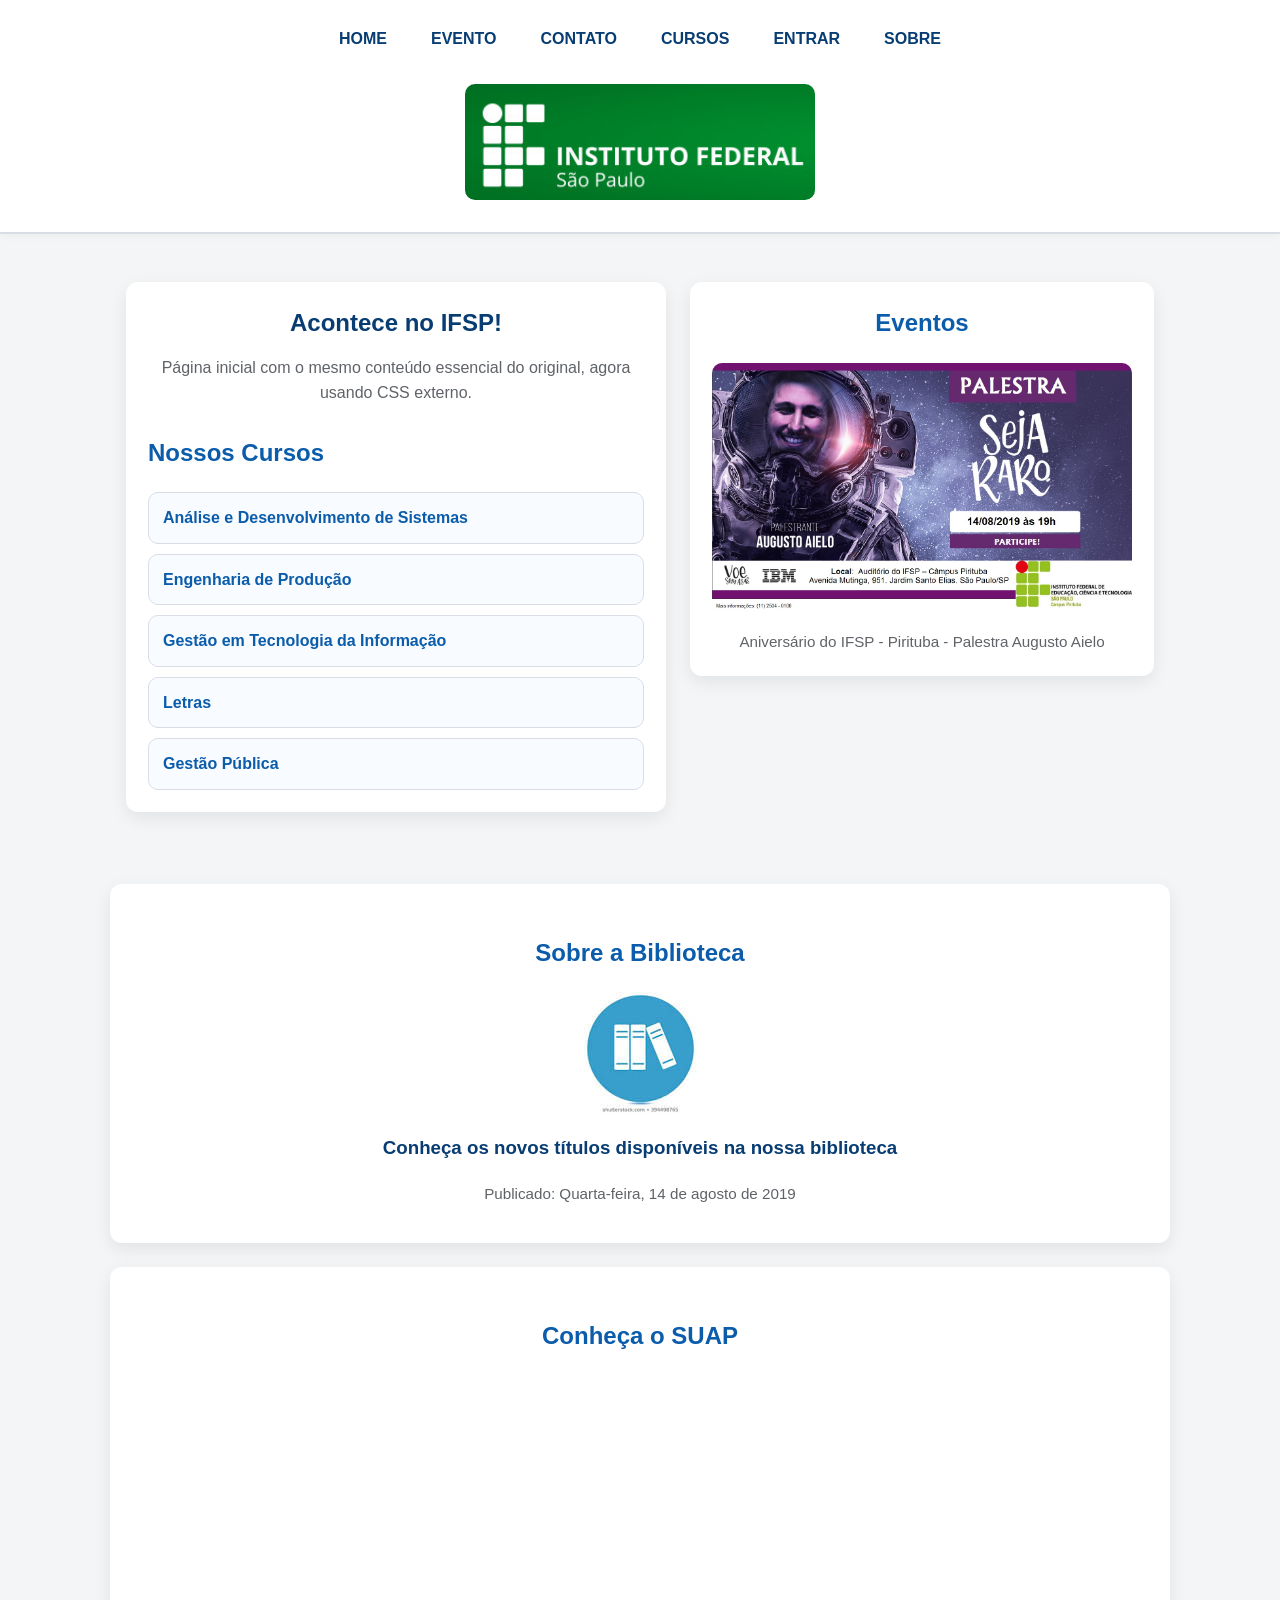
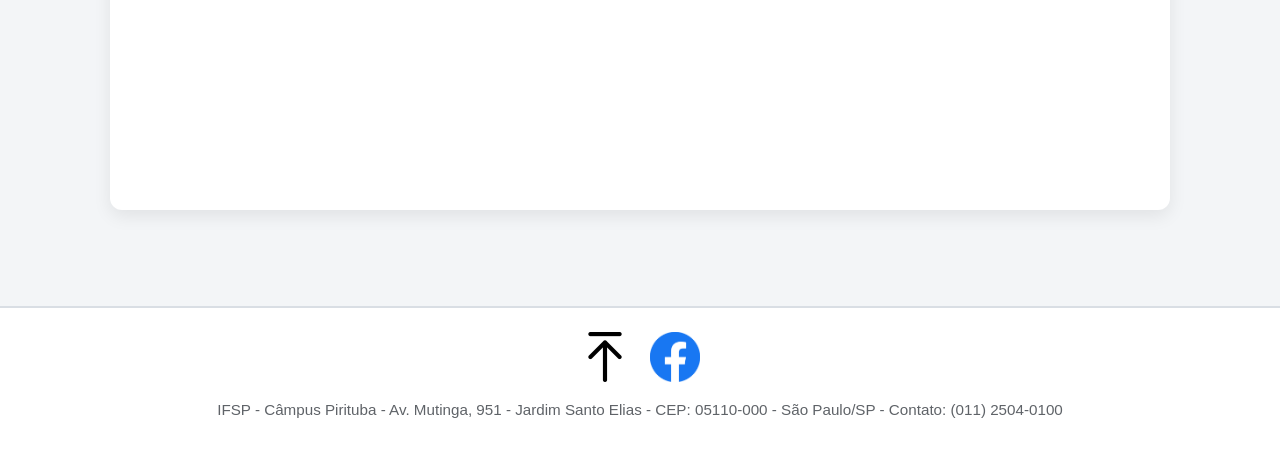
==== index.html @ 32a6d4b7 "Add files via upload" ====
<!DOCTYPE html>
<html lang="pt-BR">
<head>
    <meta charset="UTF-8">
    <meta name="viewport" content="width=device-width, initial-scale=1.0">
    <title>HOME - IFSP - Pirituba</title>
    <link rel="stylesheet" href="css/style.css">
    <link rel="stylesheet" href="css/menu.css">
    <link rel="stylesheet" href="css/conteudo.css">
    <link rel="stylesheet" href="css/grid-layout.css">
</head>
<body>
    <div id="site-header"></div>

    <main class="page">
        <div class="home-grid">
            <section class="card">
                <h1 class="page-title">Acontece no IFSP!</h1>
                <p class="section-intro">Página inicial com o mesmo conteúdo essencial do original, agora usando CSS externo.</p>

                <h2>Nossos Cursos</h2>
                <div class="course-links">
                    <a href="ADS.html">Análise e Desenvolvimento de Sistemas</a>
                    <a href="engenharia.html">Engenharia de Produção</a>
                    <a href="gestao.html">Gestão em Tecnologia da Informação</a>
                    <a href="letras.html">Letras</a>
                    <a href="publica.html">Gestão Pública</a>
                </div>
            </section>

            <aside class="card figure-card">
                <h2 class="mt-0">Eventos</h2>
                <img src="imagens/SEJA_RARO.jpg" alt="Palestra Seja Raro" class="hero-image">
                <figcaption>Aniversário do IFSP - Pirituba - Palestra Augusto Aielo</figcaption>
            </aside>
        </div>

        <section class="card figure-card">
            <h2>Sobre a Biblioteca</h2>
            <img src="imagens/library.jpeg" alt="Biblioteca" class="library-image">
            <h3>Conheça os novos títulos disponíveis na nossa biblioteca</h3>
            <p class="inline-meta">Publicado: Quarta-feira, 14 de agosto de 2019</p>
        </section>

        <section class="card text-center">
            <h2>Conheça o SUAP</h2>
            <div class="video-wrapper">
                <iframe src="https://www.youtube.com/embed/yVbOcB1ryh0" title="Conheça o SUAP" allow="accelerometer; autoplay; clipboard-write; encrypted-media; gyroscope; picture-in-picture; web-share" referrerpolicy="strict-origin-when-cross-origin" allowfullscreen></iframe>
            </div>
        </section>
    </main>
    <div id="site-footer"></div>
    <script src="include-components.js"></script>
</body>
</html>
---- css/style.css ----
@charset "UTF-8";

:root {
  --primary: #0b5cab;
  --primary-dark: #083d73;
  --accent: #2d7d46;
  --danger: #c53b3b;
  --text: #222;
  --muted: #5f6368;
  --bg: #f3f5f7;
  --surface: #ffffff;
  --border: #d9dee4;
  --shadow: 0 6px 18px rgba(0,0,0,0.08);
}

* { box-sizing: border-box; }
html { scroll-behavior: smooth; }
body {
  margin: 0;
  font-family: Arial, Helvetica, sans-serif;
  line-height: 1.6;
  color: var(--text);
  background: var(--bg);
}

img { max-width: 100%; height: auto; }
a { color: var(--primary); }
a:hover { color: var(--primary-dark); }

.page {
  width: min(100%, 1100px);
  margin: 0 auto;
  padding: 24px 20px 40px;
}

.container {
  max-width: 900px;
  margin: 0 auto;
  background: var(--surface);
  padding: 30px;
  border-radius: 12px;
  box-shadow: var(--shadow);
}

.page-title, h1 {
  margin-top: 0;
  text-align: center;
  color: var(--primary-dark);
}

h2 {
  color: var(--primary);
  margin-top: 28px;
}

h3 { color: var(--primary-dark); }
p, li { color: #444; }
ul { padding-left: 20px; }
li { margin-bottom: 8px; }

.card {
  background: var(--surface);
  border-radius: 12px;
  box-shadow: var(--shadow);
  padding: 22px;
  margin-bottom: 24px;
}

.hero-image,
.library-image,
.logo-image,
.course-image {
  display: block;
  margin: 0 auto 16px;
  border-radius: 10px;
}
.hero-image { max-width: 420px; }
.library-image { max-width: 220px; }
.logo-image { max-width: 350px; }

.video-wrapper {
  position: relative;
  width: 100%;
  max-width: 720px;
  margin: 16px auto 0;
  aspect-ratio: 16 / 9;
}
.video-wrapper iframe {
  width: 100%;
  height: 100%;
  border: 0;
  border-radius: 12px;
}

.site-header {
  background: #fff;
  border-bottom: 2px solid var(--border);
  box-shadow: 0 2px 10px rgba(0,0,0,0.04);
}
.header-inner {
  width: min(100%, 1100px);
  margin: 0 auto;
  padding: 16px 20px;
}
.header-brand {
  display: flex;
  justify-content: center;
  margin-top: 14px;
}

.site-footer {
  background: #fff;
  border-top: 2px solid var(--border);
  margin-top: 32px;
}
.footer-inner {
  width: min(100%, 1100px);
  margin: 0 auto;
  padding: 24px 20px;
  text-align: center;
}
.footer-icons {
  display: flex;
  gap: 20px;
  justify-content: center;
  align-items: center;
  margin-bottom: 16px;
}
.icon-link,
.icon-button {
  position: relative;
  display: inline-flex;
  align-items: center;
  justify-content: center;
  background: transparent;
  border: 0;
  padding: 0;
  cursor: pointer;
}
.icon-button img,
.icon-link img { max-width: 50px; }
.tooltip {
  display: none;
  position: absolute;
  left: calc(100% + 10px);
  top: 50%;
  transform: translateY(-50%);
  background: #333;
  color: #fff;
  padding: 8px 10px;
  border-radius: 6px;
  font-size: 0.85rem;
  white-space: nowrap;
}
.icon-link:hover .tooltip,
.icon-button:hover .tooltip { display: inline-block; }
.footer-text { font-size: 0.95rem; color: var(--muted); }

.two-columns {
  display: grid;
  grid-template-columns: repeat(auto-fit, minmax(260px, 1fr));
  gap: 24px;
}

.note { color: var(--muted); font-size: 0.95rem; }
.actions { display: flex; gap: 12px; flex-wrap: wrap; }
.section-intro {
  text-align: center;
  color: var(--muted);
  margin-top: -8px;
}
.text-center { text-align: center; }
.mt-0 { margin-top: 0; }

@media (max-width: 640px) {
  .page { padding-inline: 12px; }
  .container, .card { padding: 20px; }
  .tooltip { display: none !important; }
}
---- css/menu.css ----
@charset "UTF-8";

.main-nav {
  display: flex;
  flex-wrap: wrap;
  gap: 10px 16px;
  align-items: center;
  justify-content: center;
  list-style: none;
  padding: 0;
  margin: 0;
}

.main-nav > li { position: relative; }

.main-nav a,
.main-nav .dropbtn {
  text-decoration: none;
  font-size: 1rem;
  font-weight: 700;
  color: var(--primary-dark);
  padding: 10px 14px;
  border-radius: 8px;
  transition: background-color .2s ease, color .2s ease;
  display: inline-block;
}

.main-nav a:hover,
.main-nav .dropbtn:hover,
.main-nav a.active {
  background: var(--primary);
  color: #fff;
}

.dropdown-content {
  display: none;
  position: absolute;
  left: 0;
  top: calc(100% + 6px);
  min-width: 280px;
  background: #fff;
  border: 1px solid var(--border);
  border-radius: 10px;
  box-shadow: var(--shadow);
  padding: 8px;
  z-index: 20;
}

.dropdown-content a {
  display: block;
  padding: 10px 12px;
  border-radius: 8px;
}

.dropdown:hover .dropdown-content { display: block; }
---- css/conteudo.css ----
@charset "UTF-8";

.course-list {
  display: grid;
  gap: 10px;
  padding-left: 20px;
}

.course-list a {
  font-weight: 700;
  text-decoration: none;
}

.course-list a:hover { text-decoration: underline; }

.figure-card {
  text-align: center;
}

.figure-card figcaption {
  margin-top: 8px;
  color: var(--muted);
  font-size: 0.95rem;
}

.home-grid {
  display: grid;
  grid-template-columns: 1.1fr 1fr;
  gap: 24px;
  align-items: start;
}

.course-links {
  display: grid;
  gap: 10px;
}

.course-links a {
  background: #f8fbff;
  border: 1px solid var(--border);
  border-radius: 10px;
  padding: 12px 14px;
  text-decoration: none;
  font-weight: 700;
}

.course-links a:hover {
  background: var(--primary);
  color: #fff;
}

.inline-meta {
  color: var(--muted);
  font-size: 0.95rem;
}

@media (max-width: 800px) {
  .home-grid { grid-template-columns: 1fr; }
}
---- css/grid-layout.css ----
/* Semana 07 - Grid Layout */
.home-grid{
  display:grid;
  grid-template-columns: 2fr 1fr;
  grid-template-areas:
    "hero side"
    "cards side";
  gap:24px;
  margin:24px auto;
  max-width:1200px;
  padding:0 16px;
}

.home-hero{grid-area:hero;}
.home-side{grid-area:side;}
.home-cards{
  grid-area:cards;
  display:grid;
  grid-template-columns:repeat(auto-fit,minmax(220px,1fr));
  gap:20px;
}

.grid-card{
  border:1px solid #ddd;
  border-radius:10px;
  padding:18px;
  background:#fff;
  box-shadow:0 2px 8px rgba(0,0,0,.06);
}

.grid-card img{
  max-width:100%;
  height:auto;
  display:block;
  margin:0 auto 12px;
}

.home-hero img, .home-side img{
  max-width:100%;
  height:auto;
  border-radius:10px;
}

@media (max-width: 900px){
  .home-grid{
    grid-template-columns:1fr;
    grid-template-areas:
      "hero"
      "cards"
      "side";
  }
}
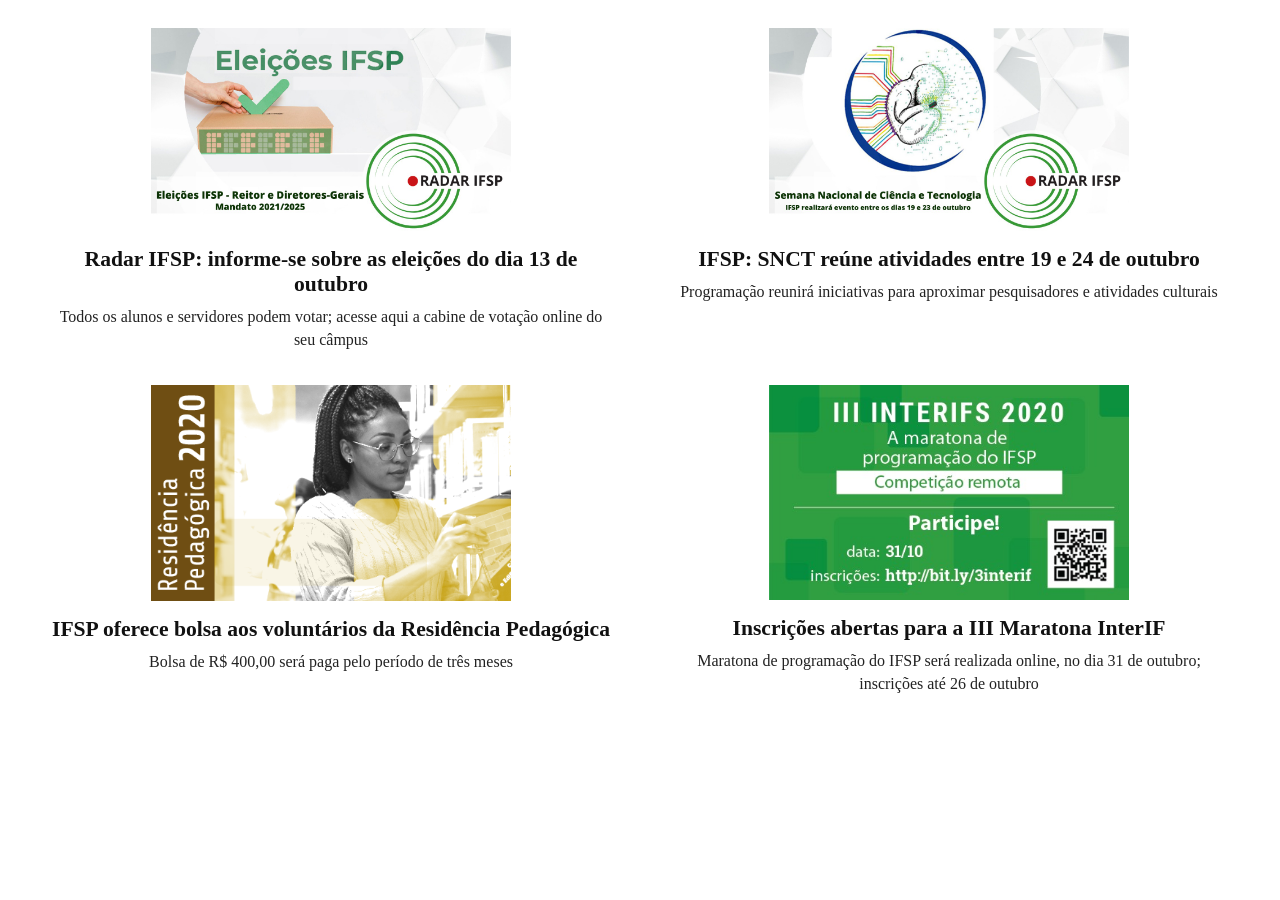
==== commit 5431d886: "Add files via upload" ====
--- a/index.html
+++ b/index.html
@@ -10,46 +10,30 @@
     <link rel="stylesheet" href="css/grid-layout.css">
 </head>
 <body>
-    <div id="site-header"></div>
+<div class="home-grid">
+  <article class="news-card">
+    <img src="img/eleicoes.jpg" alt="Eleições IFSP">
+    <h3>Radar IFSP: informe-se sobre as eleições do dia 13 de outubro</h3>
+    <p>Todos os alunos e servidores podem votar; acesse aqui a cabine de votação online do seu câmpus</p>
+  </article>
 
-    <main class="page">
-        <div class="home-grid">
-            <section class="card">
-                <h1 class="page-title">Acontece no IFSP!</h1>
-                <p class="section-intro">Página inicial com o mesmo conteúdo essencial do original, agora usando CSS externo.</p>
+  <article class="news-card">
+    <img src="img/snct.jpg" alt="Semana Nacional de Ciência e Tecnologia">
+    <h3>IFSP: SNCT reúne atividades entre 19 e 24 de outubro</h3>
+    <p>Programação reunirá iniciativas para aproximar pesquisadores e atividades culturais</p>
+  </article>
 
-                <h2>Nossos Cursos</h2>
-                <div class="course-links">
-                    <a href="ADS.html">Análise e Desenvolvimento de Sistemas</a>
-                    <a href="engenharia.html">Engenharia de Produção</a>
-                    <a href="gestao.html">Gestão em Tecnologia da Informação</a>
-                    <a href="letras.html">Letras</a>
-                    <a href="publica.html">Gestão Pública</a>
-                </div>
-            </section>
+  <article class="news-card">
+    <img src="img/residencia.png" alt="Residência Pedagógica 2020">
+    <h3>IFSP oferece bolsa aos voluntários da Residência Pedagógica</h3>
+    <p>Bolsa de R$ 400,00 será paga pelo período de três meses</p>
+  </article>
 
-            <aside class="card figure-card">
-                <h2 class="mt-0">Eventos</h2>
-                <img src="imagens/SEJA_RARO.jpg" alt="Palestra Seja Raro" class="hero-image">
-                <figcaption>Aniversário do IFSP - Pirituba - Palestra Augusto Aielo</figcaption>
-            </aside>
-        </div>
-
-        <section class="card figure-card">
-            <h2>Sobre a Biblioteca</h2>
-            <img src="imagens/library.jpeg" alt="Biblioteca" class="library-image">
-            <h3>Conheça os novos títulos disponíveis na nossa biblioteca</h3>
-            <p class="inline-meta">Publicado: Quarta-feira, 14 de agosto de 2019</p>
-        </section>
-
-        <section class="card text-center">
-            <h2>Conheça o SUAP</h2>
-            <div class="video-wrapper">
-                <iframe src="https://www.youtube.com/embed/yVbOcB1ryh0" title="Conheça o SUAP" allow="accelerometer; autoplay; clipboard-write; encrypted-media; gyroscope; picture-in-picture; web-share" referrerpolicy="strict-origin-when-cross-origin" allowfullscreen></iframe>
-            </div>
-        </section>
-    </main>
-    <div id="site-footer"></div>
-    <script src="include-components.js"></script>
+  <article class="news-card">
+    <img src="img/maratona.jpeg" alt="III Maratona InterIF">
+    <h3>Inscrições abertas para a III Maratona InterIF</h3>
+    <p>Maratona de programação do IFSP será realizada online, no dia 31 de outubro; inscrições até 26 de outubro</p>
+  </article>
+</div>
 </body>
 </html>
--- a/css/grid-layout.css
+++ b/css/grid-layout.css
@@ -1,53 +1,41 @@
 
-/* Semana 07 - Grid Layout */
 .home-grid{
-  display:grid;
-  grid-template-columns: 2fr 1fr;
-  grid-template-areas:
-    "hero side"
-    "cards side";
-  gap:24px;
-  margin:24px auto;
-  max-width:1200px;
-  padding:0 16px;
+  max-width: 1180px;
+  margin: 28px auto;
+  padding: 0 18px 28px;
+  display: grid;
+  grid-template-columns: 1fr 1fr;
+  gap: 34px 56px;
 }
 
-.home-hero{grid-area:hero;}
-.home-side{grid-area:side;}
-.home-cards{
-  grid-area:cards;
-  display:grid;
-  grid-template-columns:repeat(auto-fit,minmax(220px,1fr));
-  gap:20px;
+.news-card{
+  text-align: center;
 }
 
-.grid-card{
-  border:1px solid #ddd;
-  border-radius:10px;
-  padding:18px;
-  background:#fff;
-  box-shadow:0 2px 8px rgba(0,0,0,.06);
+.news-card img{
+  width: 100%;
+  max-width: 360px;
+  height: auto;
+  display: block;
+  margin: 0 auto 16px;
 }
 
-.grid-card img{
-  max-width:100%;
-  height:auto;
-  display:block;
-  margin:0 auto 12px;
+.news-card h3{
+  font-size: 1.35rem;
+  margin: 0 0 8px;
+  color: #111;
 }
 
-.home-hero img, .home-side img{
-  max-width:100%;
-  height:auto;
-  border-radius:10px;
+.news-card p{
+  margin: 0;
+  font-size: 1rem;
+  color: #222;
+  line-height: 1.45;
 }
 
 @media (max-width: 900px){
   .home-grid{
-    grid-template-columns:1fr;
-    grid-template-areas:
-      "hero"
-      "cards"
-      "side";
+    grid-template-columns: 1fr;
+    gap: 28px;
   }
 }
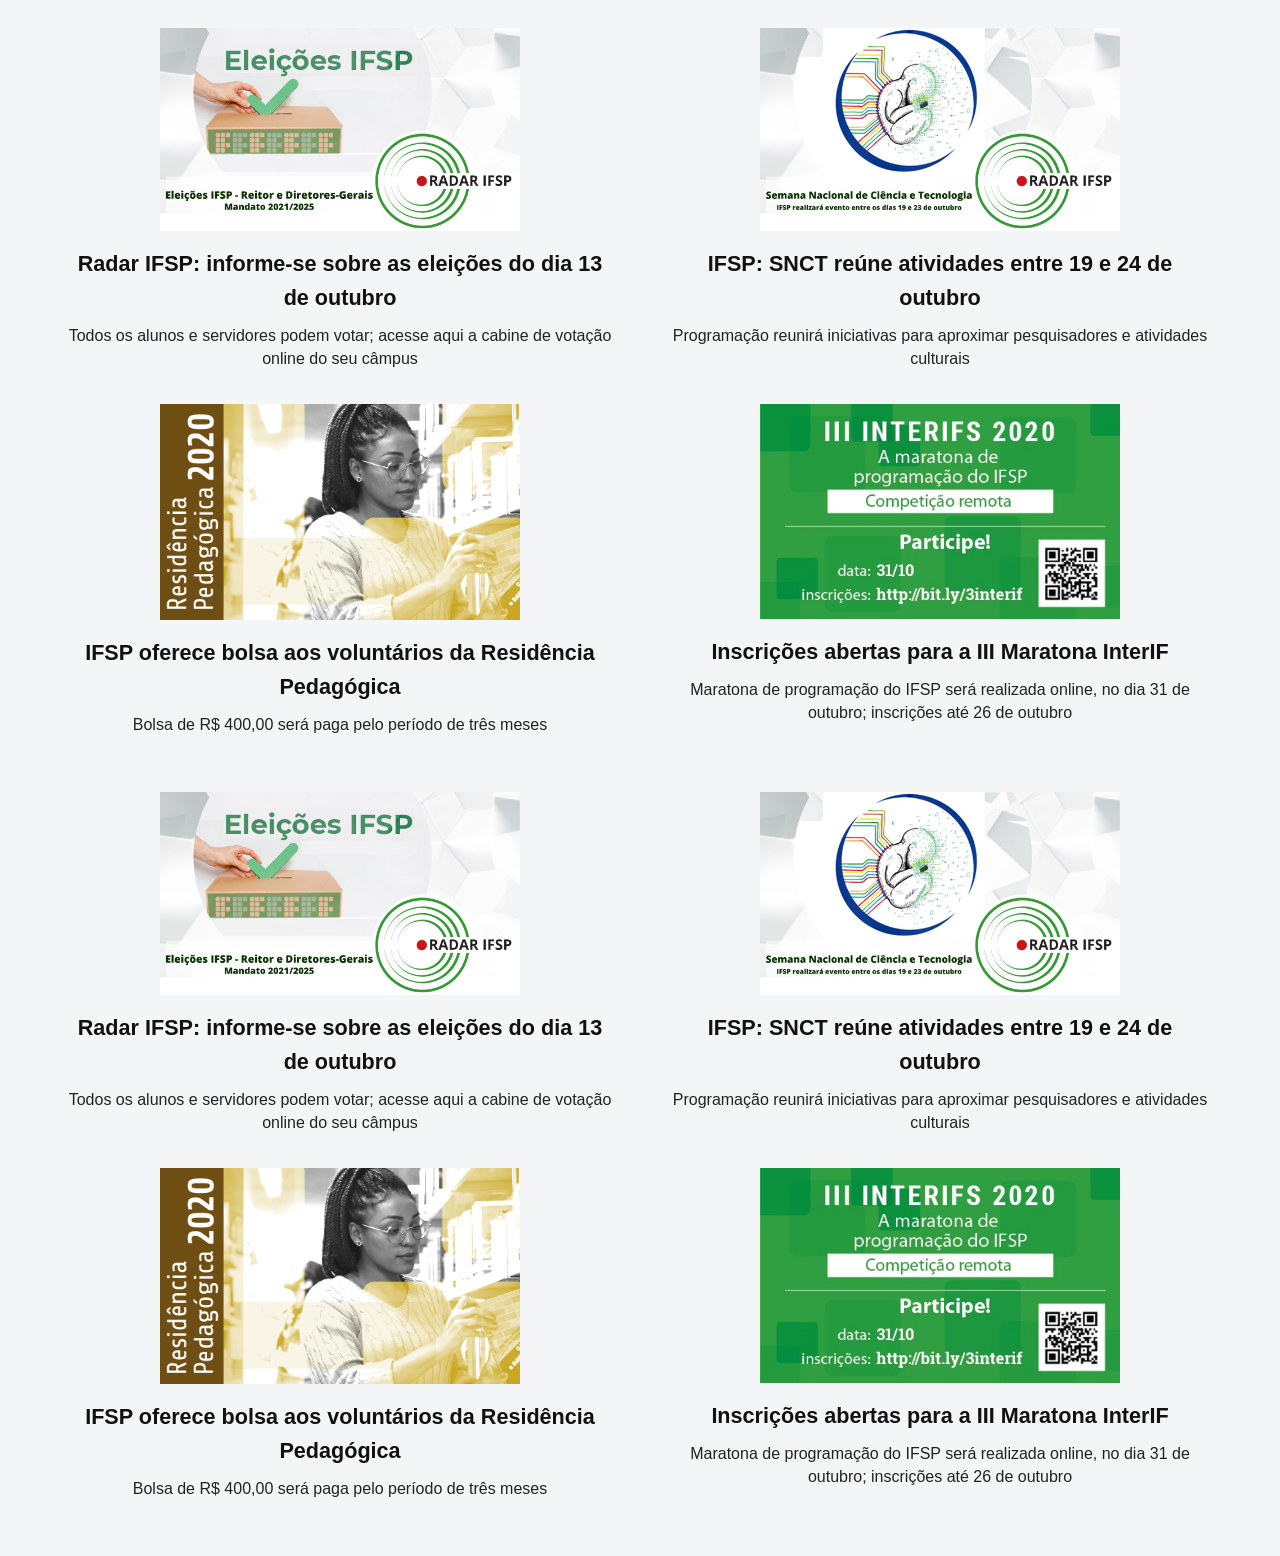
==== commit 76dce7f0: "Add files via upload" ====
--- a/index.html
+++ b/index.html
@@ -35,5 +35,32 @@
     <p>Maratona de programação do IFSP será realizada online, no dia 31 de outubro; inscrições até 26 de outubro</p>
   </article>
 </div>
+
+<section class="home-grid">
+  <article class="news-card">
+    <img src="img/eleicoes.jpg" alt="Eleições IFSP">
+    <h3>Radar IFSP: informe-se sobre as eleições do dia 13 de outubro</h3>
+    <p>Todos os alunos e servidores podem votar; acesse aqui a cabine de votação online do seu câmpus</p>
+  </article>
+
+  <article class="news-card">
+    <img src="img/snct.jpg" alt="Semana Nacional de Ciência e Tecnologia">
+    <h3>IFSP: SNCT reúne atividades entre 19 e 24 de outubro</h3>
+    <p>Programação reunirá iniciativas para aproximar pesquisadores e atividades culturais</p>
+  </article>
+
+  <article class="news-card">
+    <img src="img/residencia.png" alt="Residência Pedagógica 2020">
+    <h3>IFSP oferece bolsa aos voluntários da Residência Pedagógica</h3>
+    <p>Bolsa de R$ 400,00 será paga pelo período de três meses</p>
+  </article>
+
+  <article class="news-card">
+    <img src="img/maratona.jpeg" alt="III Maratona InterIF">
+    <h3>Inscrições abertas para a III Maratona InterIF</h3>
+    <p>Maratona de programação do IFSP será realizada online, no dia 31 de outubro; inscrições até 26 de outubro</p>
+  </article>
+</section>
+
 </body>
 </html>
--- a/css/style.css
+++ b/css/style.css
@@ -0,0 +1,179 @@
+@charset "UTF-8";
+
+:root {
+  --primary: #0b5cab;
+  --primary-dark: #083d73;
+  --accent: #2d7d46;
+  --danger: #c53b3b;
+  --text: #222;
+  --muted: #5f6368;
+  --bg: #f3f5f7;
+  --surface: #ffffff;
+  --border: #d9dee4;
+  --shadow: 0 6px 18px rgba(0,0,0,0.08);
+}
+
+* { box-sizing: border-box; }
+html { scroll-behavior: smooth; }
+body {
+  margin: 0;
+  font-family: Arial, Helvetica, sans-serif;
+  line-height: 1.6;
+  color: var(--text);
+  background: var(--bg);
+}
+
+img { max-width: 100%; height: auto; }
+a { color: var(--primary); }
+a:hover { color: var(--primary-dark); }
+
+.page {
+  width: min(100%, 1100px);
+  margin: 0 auto;
+  padding: 24px 20px 40px;
+}
+
+.container {
+  max-width: 900px;
+  margin: 0 auto;
+  background: var(--surface);
+  padding: 30px;
+  border-radius: 12px;
+  box-shadow: var(--shadow);
+}
+
+.page-title, h1 {
+  margin-top: 0;
+  text-align: center;
+  color: var(--primary-dark);
+}
+
+h2 {
+  color: var(--primary);
+  margin-top: 28px;
+}
+
+h3 { color: var(--primary-dark); }
+p, li { color: #444; }
+ul { padding-left: 20px; }
+li { margin-bottom: 8px; }
+
+.card {
+  background: var(--surface);
+  border-radius: 12px;
+  box-shadow: var(--shadow);
+  padding: 22px;
+  margin-bottom: 24px;
+}
+
+.hero-image,
+.library-image,
+.logo-image,
+.course-image {
+  display: block;
+  margin: 0 auto 16px;
+  border-radius: 10px;
+}
+.hero-image { max-width: 420px; }
+.library-image { max-width: 220px; }
+.logo-image { max-width: 350px; }
+
+.video-wrapper {
+  position: relative;
+  width: 100%;
+  max-width: 720px;
+  margin: 16px auto 0;
+  aspect-ratio: 16 / 9;
+}
+.video-wrapper iframe {
+  width: 100%;
+  height: 100%;
+  border: 0;
+  border-radius: 12px;
+}
+
+.site-header {
+  background: #fff;
+  border-bottom: 2px solid var(--border);
+  box-shadow: 0 2px 10px rgba(0,0,0,0.04);
+}
+.header-inner {
+  width: min(100%, 1100px);
+  margin: 0 auto;
+  padding: 16px 20px;
+}
+.header-brand {
+  display: flex;
+  justify-content: center;
+  margin-top: 14px;
+}
+
+.site-footer {
+  background: #fff;
+  border-top: 2px solid var(--border);
+  margin-top: 32px;
+}
+.footer-inner {
+  width: min(100%, 1100px);
+  margin: 0 auto;
+  padding: 24px 20px;
+  text-align: center;
+}
+.footer-icons {
+  display: flex;
+  gap: 20px;
+  justify-content: center;
+  align-items: center;
+  margin-bottom: 16px;
+}
+.icon-link,
+.icon-button {
+  position: relative;
+  display: inline-flex;
+  align-items: center;
+  justify-content: center;
+  background: transparent;
+  border: 0;
+  padding: 0;
+  cursor: pointer;
+}
+.icon-button img,
+.icon-link img { max-width: 50px; }
+.tooltip {
+  display: none;
+  position: absolute;
+  left: calc(100% + 10px);
+  top: 50%;
+  transform: translateY(-50%);
+  background: #333;
+  color: #fff;
+  padding: 8px 10px;
+  border-radius: 6px;
+  font-size: 0.85rem;
+  white-space: nowrap;
+}
+.icon-link:hover .tooltip,
+.icon-button:hover .tooltip { display: inline-block; }
+.footer-text { font-size: 0.95rem; color: var(--muted); }
+
+.two-columns {
+  display: grid;
+  grid-template-columns: repeat(auto-fit, minmax(260px, 1fr));
+  gap: 24px;
+}
+
+.note { color: var(--muted); font-size: 0.95rem; }
+.actions { display: flex; gap: 12px; flex-wrap: wrap; }
+.section-intro {
+  text-align: center;
+  color: var(--muted);
+  margin-top: -8px;
+}
+.text-center { text-align: center; }
+.mt-0 { margin-top: 0; }
+
+@media (max-width: 640px) {
+  .page { padding-inline: 12px; }
+  .container, .card { padding: 20px; }
+  .tooltip { display: none !important; }
+}
--- a/css/menu.css
+++ b/css/menu.css
@@ -0,0 +1,55 @@
+@charset "UTF-8";
+
+.main-nav {
+  display: flex;
+  flex-wrap: wrap;
+  gap: 10px 16px;
+  align-items: center;
+  justify-content: center;
+  list-style: none;
+  padding: 0;
+  margin: 0;
+}
+
+.main-nav > li { position: relative; }
+
+.main-nav a,
+.main-nav .dropbtn {
+  text-decoration: none;
+  font-size: 1rem;
+  font-weight: 700;
+  color: var(--primary-dark);
+  padding: 10px 14px;
+  border-radius: 8px;
+  transition: background-color .2s ease, color .2s ease;
+  display: inline-block;
+}
+
+.main-nav a:hover,
+.main-nav .dropbtn:hover,
+.main-nav a.active {
+  background: var(--primary);
+  color: #fff;
+}
+
+.dropdown-content {
+  display: none;
+  position: absolute;
+  left: 0;
+  top: calc(100% + 6px);
+  min-width: 280px;
+  background: #fff;
+  border: 1px solid var(--border);
+  border-radius: 10px;
+  box-shadow: var(--shadow);
+  padding: 8px;
+  z-index: 20;
+}
+
+.dropdown-content a {
+  display: block;
+  padding: 10px 12px;
+  border-radius: 8px;
+}
+
+.dropdown:hover .dropdown-content { display: block; }
--- a/css/conteudo.css
+++ b/css/conteudo.css
@@ -0,0 +1,59 @@
+@charset "UTF-8";
+
+.course-list {
+  display: grid;
+  gap: 10px;
+  padding-left: 20px;
+}
+
+.course-list a {
+  font-weight: 700;
+  text-decoration: none;
+}
+
+.course-list a:hover { text-decoration: underline; }
+
+.figure-card {
+  text-align: center;
+}
+
+.figure-card figcaption {
+  margin-top: 8px;
+  color: var(--muted);
+  font-size: 0.95rem;
+}
+
+.home-grid {
+  display: grid;
+  grid-template-columns: 1.1fr 1fr;
+  gap: 24px;
+  align-items: start;
+}
+
+.course-links {
+  display: grid;
+  gap: 10px;
+}
+
+.course-links a {
+  background: #f8fbff;
+  border: 1px solid var(--border);
+  border-radius: 10px;
+  padding: 12px 14px;
+  text-decoration: none;
+  font-weight: 700;
+}
+
+.course-links a:hover {
+  background: var(--primary);
+  color: #fff;
+}
+
+.inline-meta {
+  color: var(--muted);
+  font-size: 0.95rem;
+}
+
+@media (max-width: 800px) {
+  .home-grid { grid-template-columns: 1fr; }
+}
--- a/css/grid-layout.css
+++ b/css/grid-layout.css
@@ -1,4 +1,5 @@
 
+/* Home - notícias em grid mantendo cabeçalho, vídeo e rodapé existentes */
 .home-grid{
   max-width: 1180px;
   margin: 28px auto;
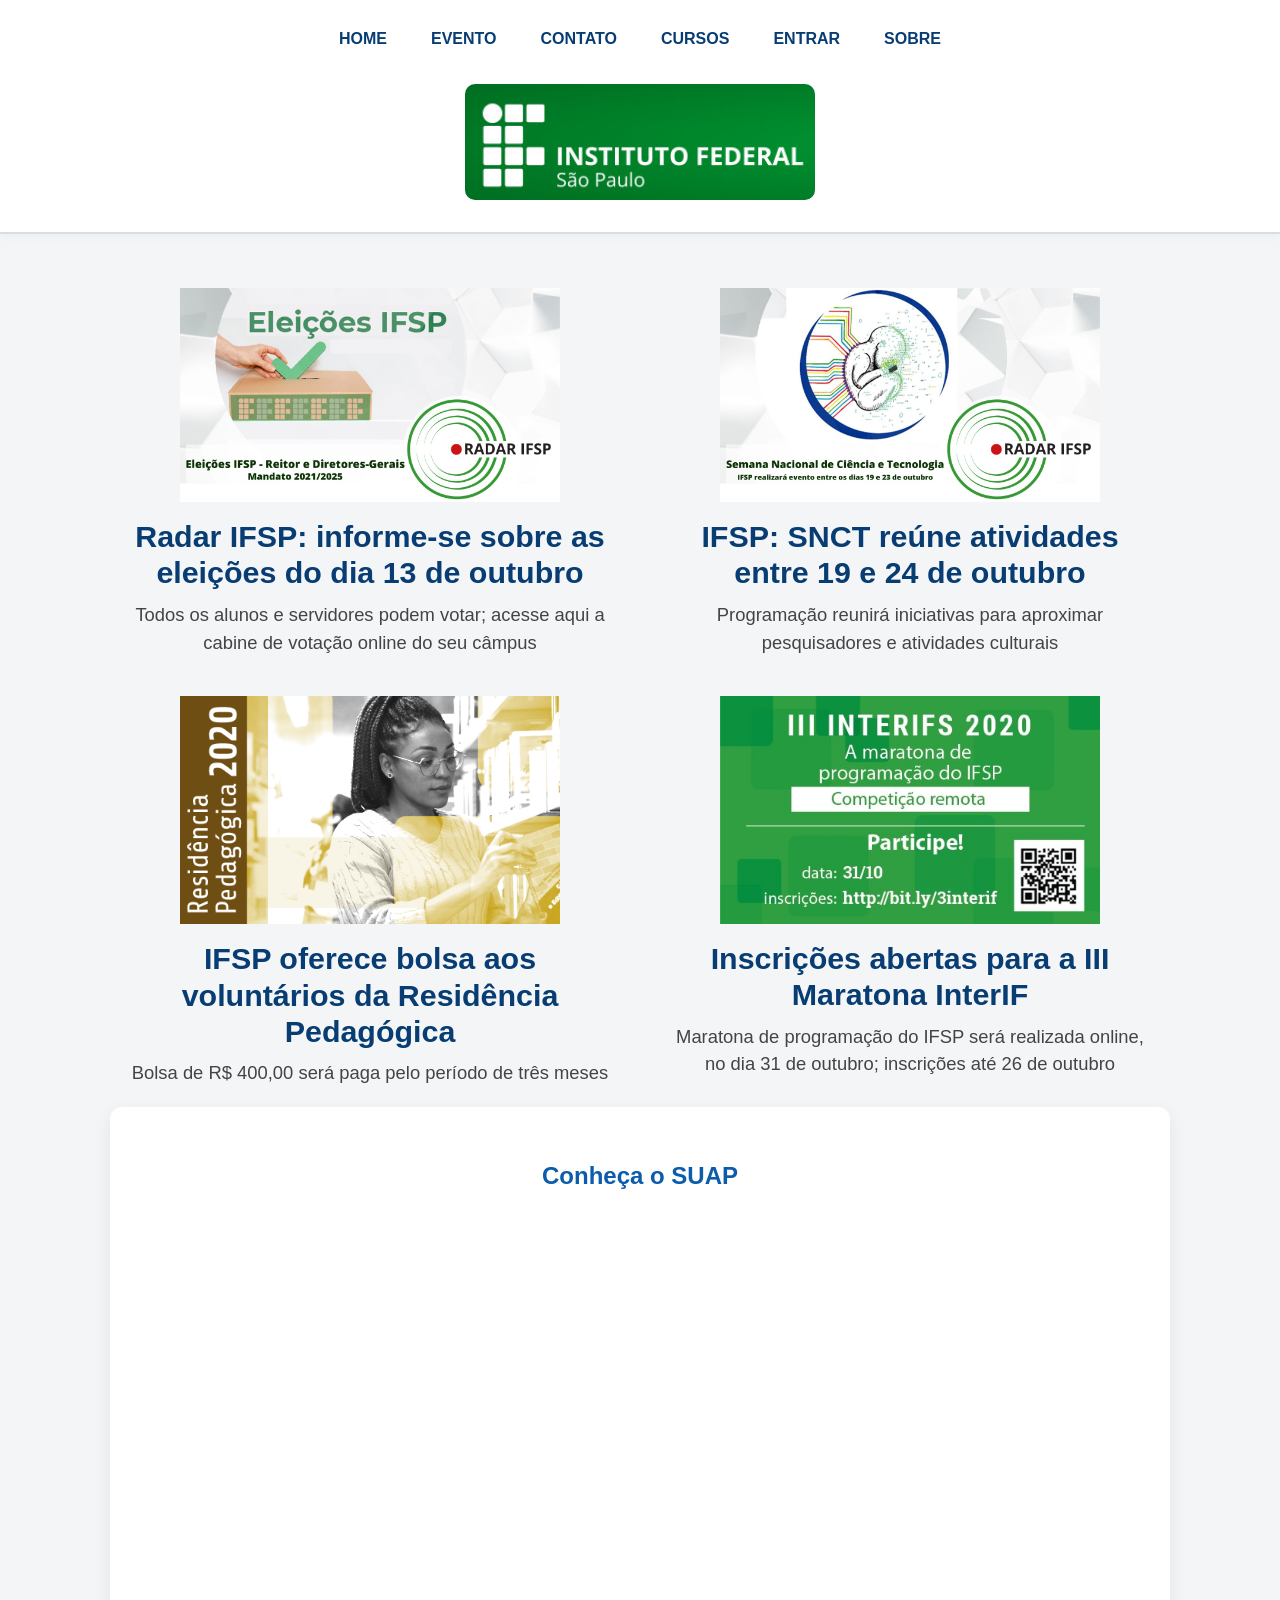
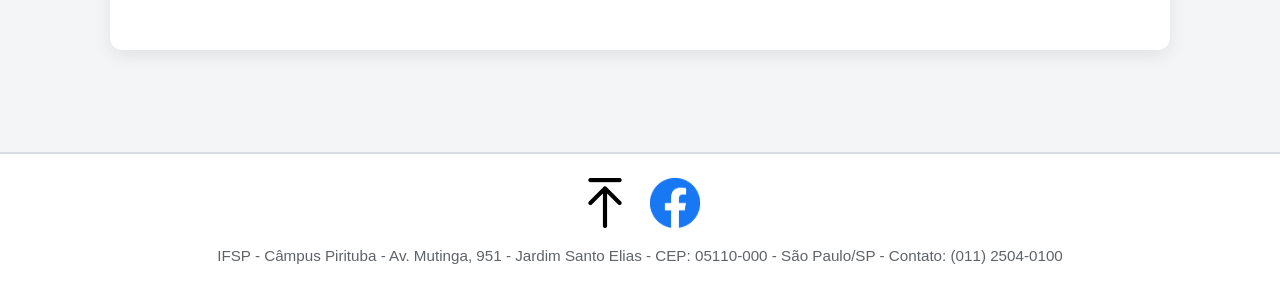
==== commit fdf8003a: "Add files via upload" ====
--- a/index.html
+++ b/index.html
@@ -10,57 +10,44 @@
     <link rel="stylesheet" href="css/grid-layout.css">
 </head>
 <body>
-<div class="home-grid">
-  <article class="news-card">
-    <img src="img/eleicoes.jpg" alt="Eleições IFSP">
-    <h3>Radar IFSP: informe-se sobre as eleições do dia 13 de outubro</h3>
-    <p>Todos os alunos e servidores podem votar; acesse aqui a cabine de votação online do seu câmpus</p>
-  </article>
+    <div id="site-header"></div>
 
-  <article class="news-card">
-    <img src="img/snct.jpg" alt="Semana Nacional de Ciência e Tecnologia">
-    <h3>IFSP: SNCT reúne atividades entre 19 e 24 de outubro</h3>
-    <p>Programação reunirá iniciativas para aproximar pesquisadores e atividades culturais</p>
-  </article>
+    <main class="page">
+        <section class="home-news">
+            <article class="news-item">
+                <img src="img/eleicoes.jpg" alt="Eleições IFSP">
+                <h3>Radar IFSP: informe-se sobre as eleições do dia 13 de outubro</h3>
+                <p>Todos os alunos e servidores podem votar; acesse aqui a cabine de votação online do seu câmpus</p>
+            </article>
 
-  <article class="news-card">
-    <img src="img/residencia.png" alt="Residência Pedagógica 2020">
-    <h3>IFSP oferece bolsa aos voluntários da Residência Pedagógica</h3>
-    <p>Bolsa de R$ 400,00 será paga pelo período de três meses</p>
-  </article>
+            <article class="news-item">
+                <img src="img/snct.jpg" alt="Semana Nacional de Ciência e Tecnologia">
+                <h3>IFSP: SNCT reúne atividades entre 19 e 24 de outubro</h3>
+                <p>Programação reunirá iniciativas para aproximar pesquisadores e atividades culturais</p>
+            </article>
 
-  <article class="news-card">
-    <img src="img/maratona.jpeg" alt="III Maratona InterIF">
-    <h3>Inscrições abertas para a III Maratona InterIF</h3>
-    <p>Maratona de programação do IFSP será realizada online, no dia 31 de outubro; inscrições até 26 de outubro</p>
-  </article>
-</div>
+            <article class="news-item">
+                <img src="img/residencia.png" alt="Residência Pedagógica 2020">
+                <h3>IFSP oferece bolsa aos voluntários da Residência Pedagógica</h3>
+                <p>Bolsa de R$ 400,00 será paga pelo período de três meses</p>
+            </article>
 
-<section class="home-grid">
-  <article class="news-card">
-    <img src="img/eleicoes.jpg" alt="Eleições IFSP">
-    <h3>Radar IFSP: informe-se sobre as eleições do dia 13 de outubro</h3>
-    <p>Todos os alunos e servidores podem votar; acesse aqui a cabine de votação online do seu câmpus</p>
-  </article>
+            <article class="news-item">
+                <img src="img/maratona.jpeg" alt="III Maratona InterIF">
+                <h3>Inscrições abertas para a III Maratona InterIF</h3>
+                <p>Maratona de programação do IFSP será realizada online, no dia 31 de outubro; inscrições até 26 de outubro</p>
+            </article>
+        </section>
 
-  <article class="news-card">
-    <img src="img/snct.jpg" alt="Semana Nacional de Ciência e Tecnologia">
-    <h3>IFSP: SNCT reúne atividades entre 19 e 24 de outubro</h3>
-    <p>Programação reunirá iniciativas para aproximar pesquisadores e atividades culturais</p>
-  </article>
+        <section class="card text-center home-video">
+            <h2>Conheça o SUAP</h2>
+            <div class="video-wrapper">
+                <iframe src="https://www.youtube.com/embed/yVbOcB1ryh0" title="Conheça o SUAP" allow="accelerometer; autoplay; clipboard-write; encrypted-media; gyroscope; picture-in-picture; web-share" referrerpolicy="strict-origin-when-cross-origin" allowfullscreen></iframe>
+            </div>
+        </section>
+    </main>
 
-  <article class="news-card">
-    <img src="img/residencia.png" alt="Residência Pedagógica 2020">
-    <h3>IFSP oferece bolsa aos voluntários da Residência Pedagógica</h3>
-    <p>Bolsa de R$ 400,00 será paga pelo período de três meses</p>
-  </article>
-
-  <article class="news-card">
-    <img src="img/maratona.jpeg" alt="III Maratona InterIF">
-    <h3>Inscrições abertas para a III Maratona InterIF</h3>
-    <p>Maratona de programação do IFSP será realizada online, no dia 31 de outubro; inscrições até 26 de outubro</p>
-  </article>
-</section>
-
+    <div id="site-footer"></div>
+    <script src="include-components.js"></script>
 </body>
 </html>
--- a/css/grid-layout.css
+++ b/css/grid-layout.css
@@ -1,42 +1,54 @@
 
-/* Home - notícias em grid mantendo cabeçalho, vídeo e rodapé existentes */
-.home-grid{
-  max-width: 1180px;
-  margin: 28px auto;
-  padding: 0 18px 28px;
-  display: grid;
-  grid-template-columns: 1fr 1fr;
-  gap: 34px 56px;
+/* Home Semana 07 - mantendo cabeçalho, vídeo e rodapé */
+.home-news{
+    max-width: 1200px;
+    margin: 30px auto 20px;
+    padding: 0 20px;
+    display: grid;
+    grid-template-columns: 1fr 1fr;
+    gap: 40px 60px;
 }
 
-.news-card{
-  text-align: center;
+.news-item{
+    text-align: center;
 }
 
-.news-card img{
-  width: 100%;
-  max-width: 360px;
-  height: auto;
-  display: block;
-  margin: 0 auto 16px;
+.news-item img{
+    width: 100%;
+    max-width: 380px;
+    height: auto;
+    display: block;
+    margin: 0 auto 16px;
 }
 
-.news-card h3{
-  font-size: 1.35rem;
-  margin: 0 0 8px;
-  color: #111;
+.news-item h3{
+    margin: 0 0 10px;
+    font-size: 1.9rem;
+    line-height: 1.2;
 }
 
-.news-card p{
-  margin: 0;
-  font-size: 1rem;
-  color: #222;
-  line-height: 1.45;
+.news-item p{
+    margin: 0;
+    font-size: 1.15rem;
+    line-height: 1.5;
+}
+
+.home-video{
+    max-width: 1100px;
+    margin: 10px auto 30px;
 }
 
 @media (max-width: 900px){
-  .home-grid{
-    grid-template-columns: 1fr;
-    gap: 28px;
-  }
+    .home-news{
+        grid-template-columns: 1fr;
+        gap: 28px;
+    }
+
+    .news-item h3{
+        font-size: 1.5rem;
+    }
+
+    .news-item p{
+        font-size: 1rem;
+    }
 }
